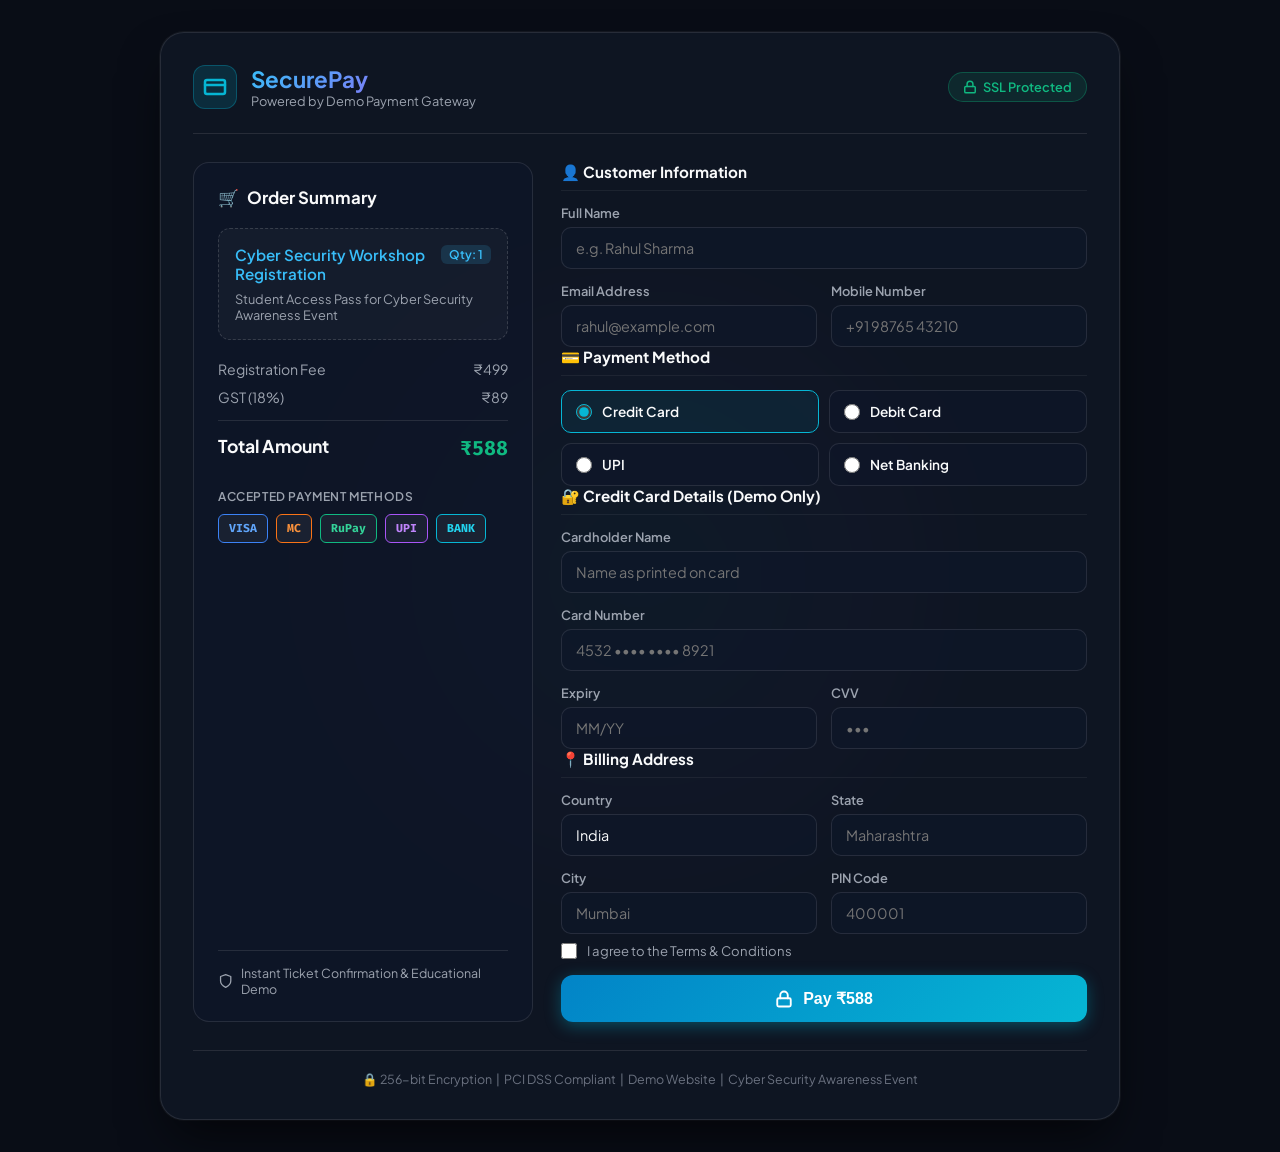
==== clients/index.html @ 56a5254a "Initial commit" ====
<!DOCTYPE html>
<html lang="en">

<head>
    <meta charset="UTF-8">
    <meta name="viewport" content="width=device-width, initial-scale=1.0">
    <title>Secure Payment Awareness Demo | SecurePay</title>
    <link rel="preconnect" href="https://fonts.googleapis.com">
    <link rel="preconnect" href="https://fonts.gstatic.com" crossorigin>
    <link
        href="https://fonts.googleapis.com/css2?family=Plus+Jakarta+Sans:wght@400;500;600;700&family=Fira+Code:wght@400;500&display=swap"
        rel="stylesheet">
    <link rel="stylesheet" href="main.css">
</head>

<body>

    <div class="background-glow"></div>

    <div class="checkout-wrapper">
        <!-- Top Navigation / Header -->
        <header class="checkout-header">
            <div class="brand-area">
                <div class="brand-logo">
                    <svg width="24" height="24" viewBox="0 0 24 24" fill="none" stroke="currentColor" stroke-width="2.5"
                        stroke-linecap="round" stroke-linejoin="round">
                        <rect x="2" y="5" width="20" height="14" rx="2"></rect>
                        <line x1="2" y1="10" x2="22" y2="10"></line>
                    </svg>
                </div>
                <div>
                    <h1 class="brand-title">SecurePay</h1>
                    <p class="brand-subtitle">Powered by Demo Payment Gateway</p>
                </div>
            </div>
            <div class="ssl-badge">
                <svg width="14" height="14" viewBox="0 0 24 24" fill="none" stroke="currentColor" stroke-width="2.5"
                    stroke-linecap="round" stroke-linejoin="round">
                    <rect x="3" y="11" width="18" height="11" rx="2" ry="2"></rect>
                    <path d="M7 11V7a5 5 0 0 1 10 0v4"></path>
                </svg>
                <span>SSL Protected</span>
            </div>
        </header>

        <!-- Main Content 2-Column Grid -->
        <main class="checkout-grid">
            <!-- Left Side: Order Summary -->
            <section class="summary-card">
                <div class="section-title">
                    <span>🛒</span> Order Summary
                </div>

                <div class="ticket-box">
                    <div class="ticket-header">
                        <h3>Cyber Security Workshop Registration</h3>
                        <span class="qty-badge">Qty: 1</span>
                    </div>
                    <p class="ticket-desc">Student Access Pass for Cyber Security Awareness Event</p>
                </div>

                <div class="price-breakdown">
                    <div class="price-row">
                        <span>Registration Fee</span>
                        <span>₹499</span>
                    </div>
                    <div class="price-row">
                        <span>GST (18%)</span>
                        <span>₹89</span>
                    </div>
                    <div class="price-divider"></div>
                    <div class="price-row total-row">
                        <span>Total Amount</span>
                        <span class="total-amount">₹588</span>
                    </div>
                </div>

                <!-- Accepted Payment Badges -->
                <div class="accepted-icons-box">
                    <span class="accepted-title">Accepted Payment Methods</span>
                    <div class="icons-flex">
                        <div class="pay-icon visa" title="Visa">VISA</div>
                        <div class="pay-icon mc" title="Mastercard">MC</div>
                        <div class="pay-icon rupay" title="RuPay">RuPay</div>
                        <div class="pay-icon upi" title="UPI">UPI</div>
                        <div class="pay-icon netbank" title="Net Banking">BANK</div>
                    </div>
                </div>

                <div class="security-assurance">
                    <svg width="16" height="16" viewBox="0 0 24 24" fill="none" stroke="currentColor" stroke-width="2"
                        stroke-linecap="round" stroke-linejoin="round">
                        <path d="M12 22s8-4 8-10V5l-8-3-8 3v7c0 6 8 10 8 10z" />
                    </svg>
                    <span>Instant Ticket Confirmation & Educational Demo</span>
                </div>
            </section>

            <!-- Right Side: Payment Form -->
            <section class="payment-card">
                <form id="paymentForm" onsubmit="handleFormSubmit(event)">

                    <!-- Customer Information -->
                    <div class="form-section">
                        <h2 class="form-section-title">👤 Customer Information</h2>
                        <div class="form-group">
                            <label for="fullname">Full Name</label>
                            <input type="text" id="fullname" placeholder="e.g. Rahul Sharma" required
                                autocomplete="off">
                        </div>
                        <div class="form-row">
                            <div class="form-group">
                                <label for="email">Email Address</label>
                                <input type="email" id="email" placeholder="rahul@example.com" required
                                    autocomplete="off">
                            </div>
                            <div class="form-group">
                                <label for="phone">Mobile Number</label>
                                <input type="tel" id="phone" placeholder="+91 98765 43210" required autocomplete="off">
                            </div>
                        </div>
                    </div>

                    <!-- Payment Method Selector -->
                    <div class="form-section">
                        <h2 class="form-section-title">💳 Payment Method</h2>
                        <div class="payment-methods-grid">
                            <label class="method-option active" onclick="switchPaymentMode('credit')">
                                <input type="radio" name="paymethod" value="credit" checked>
                                <span>Credit Card</span>
                            </label>
                            <label class="method-option" onclick="switchPaymentMode('debit')">
                                <input type="radio" name="paymethod" value="debit">
                                <span>Debit Card</span>
                            </label>
                            <label class="method-option" onclick="switchPaymentMode('upi')">
                                <input type="radio" name="paymethod" value="upi">
                                <span>UPI</span>
                            </label>
                            <label class="method-option" onclick="switchPaymentMode('netbank')">
                                <input type="radio" name="paymethod" value="netbank">
                                <span>Net Banking</span>
                            </label>
                        </div>
                    </div>

                    <!-- Dynamic Details Sections -->
                    <!-- 1. Card Details (Credit / Debit) -->
                    <div class="form-section dynamic-mode-section" id="mode-card">
                        <h2 class="form-section-title" id="card-mode-title">🔐 Credit Card Details (Demo Only)</h2>
                        <div class="form-group">
                            <label for="cardname">Cardholder Name</label>
                            <input type="text" id="cardname" placeholder="Name as printed on card" required
                                autocomplete="off">
                        </div>
                        <div class="form-group">
                            <label for="cardnum">Card Number</label>
                            <input type="text" id="cardnum" placeholder="4532 •••• •••• 8921" maxlength="19" required
                                autocomplete="off">
                        </div>
                        <div class="form-row">
                            <div class="form-group">
                                <label for="expiry">Expiry</label>
                                <input type="text" id="expiry" placeholder="MM/YY" maxlength="5" required
                                    autocomplete="off">
                            </div>
                            <div class="form-group">
                                <label for="cvv">CVV</label>
                                <input type="password" id="cvv" placeholder="•••" maxlength="4" required
                                    autocomplete="off">
                            </div>
                        </div>
                    </div>

                    <!-- 2. UPI Details -->
                    <div class="form-section dynamic-mode-section" id="mode-upi" style="display: none;">
                        <h2 class="form-section-title">📱 UPI Payment Details (Demo Only)</h2>
                        <div class="form-group">
                            <label for="upi-app">Select App / VPA Provider</label>
                            <select id="upi-app">
                                <option value="gpay">Google Pay (@okaxis / @okicici)</option>
                                <option value="phonepe">PhonePe (@ybl / @ibl)</option>
                                <option value="paytm">Paytm (@paytm)</option>
                                <option value="bhim">BHIM UPI (@upi)</option>
                            </select>
                        </div>
                        <div class="form-group">
                            <label for="upiid">Virtual Private Address (VPA / UPI ID)</label>
                            <input type="text" id="upiid" placeholder="username@upi or 9876543210@paytm"
                                autocomplete="off">
                        </div>
                    </div>

                    <!-- 3. Net Banking Details -->
                    <div class="form-section dynamic-mode-section" id="mode-netbank" style="display: none;">
                        <h2 class="form-section-title">🏦 Net Banking Details (Demo Only)</h2>
                        <div class="form-group">
                            <label for="bank-select">Select Bank</label>
                            <select id="bank-select">
                                <option value="sbi">State Bank of India (SBI)</option>
                                <option value="hdfc">HDFC Bank</option>
                                <option value="icici">ICICI Bank</option>
                                <option value="axis">Axis Bank</option>
                                <option value="kotak">Kotak Mahindra Bank</option>
                                <option value="pnb">Punjab National Bank</option>
                            </select>
                        </div>
                        <div class="form-group">
                            <label for="netbank-user">Customer ID / Net Banking Username</label>
                            <input type="text" id="netbank-user" placeholder="e.g. USER987654" autocomplete="off">
                        </div>
                    </div>

                    <!-- Billing Address -->
                    <div class="form-section">
                        <h2 class="form-section-title">📍 Billing Address</h2>
                        <div class="form-row">
                            <div class="form-group">
                                <label for="country">Country</label>
                                <input type="text" id="country" value="India" required autocomplete="off">
                            </div>
                            <div class="form-group">
                                <label for="state">State</label>
                                <input type="text" id="state" placeholder="Maharashtra" required autocomplete="off">
                            </div>
                        </div>
                        <div class="form-row">
                            <div class="form-group">
                                <label for="city">City</label>
                                <input type="text" id="city" placeholder="Mumbai" required autocomplete="off">
                            </div>
                            <div class="form-group">
                                <label for="pincode">PIN Code</label>
                                <input type="text" id="pincode" placeholder="400001" maxlength="6" required
                                    autocomplete="off">
                            </div>
                        </div>
                    </div>

                    <!-- Terms & Submit -->
                    <div class="form-section footer-action">
                        <label class="terms-label">
                            <input type="checkbox" id="terms" required>
                            <span>I agree to the Terms & Conditions</span>
                        </label>

                        <button type="submit" class="pay-button">
                            <svg width="18" height="18" viewBox="0 0 24 24" fill="none" stroke="currentColor"
                                stroke-width="2.5" stroke-linecap="round" stroke-linejoin="round">
                                <rect x="3" y="11" width="18" height="11" rx="2" ry="2"></rect>
                                <path d="M7 11V7a5 5 0 0 1 10 0v4"></path>
                            </svg>
                            <span>Pay ₹588</span>
                        </button>
                    </div>

                </form>
            </section>
        </main>

        <!-- Footer -->
        <footer class="checkout-footer">
            <p>🔒 256-bit Encryption &nbsp;|&nbsp; PCI DSS Compliant &nbsp;|&nbsp; Demo Website &nbsp;|&nbsp; Cyber
                Security Awareness Event</p>
        </footer>
    </div>

    <!-- Payment Confirmation Modal -->
    <div id="modal" class="modal-overlay">
        <div class="modal-content">
            <div id="modalIcon" class="modal-icon-container success">
                <svg width="28" height="28" viewBox="0 0 24 24" fill="none" stroke="currentColor" stroke-width="2.5"
                    stroke-linecap="round" stroke-linejoin="round">
                    <path d="M22 11.08V12a10 10 0 1 1-5.93-9.14" />
                    <polyline points="22 4 12 14.01 9 11.01" />
                </svg>
            </div>
            <h3 id="modalTitle" class="success">Payment Processed</h3>
            <p id="modalBody">Your registration fee of ₹588 has been recorded<br><br>
                <button id="close" onclick="closeModal()">Close</button>
        </div>
    </div>

    <script src="script.js"></script>
</body>

</html>
---- clients/main.css ----
:root {
  --bg-dark: #090d16;
  --bg-card: rgba(17, 24, 39, 0.75);
  --border-color: rgba(255, 255, 255, 0.1);
  --border-focus: #06b6d4;
  --accent-green: #10b981;
  --accent-cyan: #06b6d4;
  --accent-purple: #a855f7;
  --text-main: #f9fafb;
  --text-muted: #9ca3af;
  --text-dim: #6b7280;
}

* {
  box-sizing: border-box;
  margin: 0;
  padding: 0;
}

body {
  font-family: 'Plus Jakarta Sans', sans-serif;
  background-color: var(--bg-dark);
  color: var(--text-main);
  min-height: 100vh;
  display: flex;
  justify-content: center;
  align-items: center;
  padding: 32px 16px;
  position: relative;
  overflow-x: hidden;
}

.background-glow {
  position: absolute;
  width: 700px;
  height: 700px;
  background: radial-gradient(circle, rgba(6, 182, 212, 0.12) 0%, rgba(168, 85, 247, 0.06) 50%, transparent 70%);
  top: 50%;
  left: 50%;
  transform: translate(-50%, -50%);
  z-index: 0;
  pointer-events: none;
}

.checkout-wrapper {
  position: relative;
  z-index: 1;
  width: 100%;
  max-width: 960px;
  background: var(--bg-card);
  backdrop-filter: blur(20px);
  -webkit-backdrop-filter: blur(20px);
  border: 1px solid var(--border-color);
  border-radius: 24px;
  padding: 32px;
  box-shadow: 0 25px 50px -12px rgba(0, 0, 0, 0.65), 0 0 0 1px rgba(255, 255, 255, 0.05);
}

/* Header */
.checkout-header {
  display: flex;
  align-items: center;
  justify-content: space-between;
  padding-bottom: 24px;
  border-bottom: 1px solid var(--border-color);
  margin-bottom: 28px;
}

.brand-area {
  display: flex;
  align-items: center;
  gap: 14px;
}

.brand-logo {
  width: 44px;
  height: 44px;
  border-radius: 12px;
  background: rgba(6, 182, 212, 0.15);
  border: 1px solid rgba(6, 182, 212, 0.3);
  display: flex;
  align-items: center;
  justify-content: center;
  color: var(--accent-cyan);
}

.brand-title {
  font-size: 1.4rem;
  font-weight: 700;
  background: linear-gradient(135deg, #38bdf8, #a855f7);
  -webkit-background-clip: text;
  -webkit-text-fill-color: transparent;
}

.brand-subtitle {
  font-size: 0.8rem;
  color: var(--text-muted);
}

.ssl-badge {
  display: inline-flex;
  align-items: center;
  gap: 6px;
  padding: 6px 14px;
  background: rgba(16, 185, 129, 0.12);
  border: 1px solid rgba(16, 185, 129, 0.3);
  border-radius: 20px;
  color: var(--accent-green);
  font-size: 0.8rem;
  font-weight: 600;
}

/* 2-Column Grid Layout */
.checkout-grid {
  display: grid;
  grid-template-columns: 340px 1fr;
  gap: 28px;
}

@media (max-width: 840px) {
  .checkout-grid {
    grid-template-columns: 1fr;
  }
}

/* Left Side - Order Summary */
.summary-card {
  background: rgba(15, 23, 42, 0.6);
  border: 1px solid var(--border-color);
  border-radius: 16px;
  padding: 24px;
  display: flex;
  flex-direction: column;
  gap: 20px;
}

.section-title {
  font-size: 1.05rem;
  font-weight: 700;
  color: var(--text-main);
  display: flex;
  align-items: center;
  gap: 8px;
}

.ticket-box {
  background: rgba(255, 255, 255, 0.03);
  border: 1px dashed rgba(255, 255, 255, 0.15);
  border-radius: 12px;
  padding: 16px;
}

.ticket-header {
  display: flex;
  justify-content: space-between;
  align-items: flex-start;
  gap: 10px;
  margin-bottom: 8px;
}

.ticket-header h3 {
  font-size: 0.95rem;
  font-weight: 600;
  color: #38bdf8;
}

.qty-badge {
  background: rgba(56, 189, 248, 0.15);
  color: #38bdf8;
  border-radius: 6px;
  padding: 2px 8px;
  font-size: 0.75rem;
  font-weight: 600;
  white-space: nowrap;
}

.ticket-desc {
  font-size: 0.8rem;
  color: var(--text-muted);
}

.price-breakdown {
  display: flex;
  flex-direction: column;
  gap: 10px;
}

.price-row {
  display: flex;
  justify-content: space-between;
  font-size: 0.88rem;
  color: var(--text-muted);
}

.price-divider {
  height: 1px;
  background: var(--border-color);
  margin: 4px 0;
}

.price-row.total-row {
  color: var(--text-main);
  font-weight: 700;
  font-size: 1.1rem;
}

.total-amount {
  color: var(--accent-green);
  font-family: 'Fira Code', monospace;
  font-size: 1.25rem;
}

/* Accepted Payment Badges */
.accepted-icons-box {
  display: flex;
  flex-direction: column;
  gap: 10px;
  margin-top: 8px;
}

.accepted-title {
  font-size: 0.75rem;
  font-weight: 600;
  text-transform: uppercase;
  letter-spacing: 0.05em;
  color: var(--text-muted);
}

.icons-flex {
  display: flex;
  gap: 8px;
  flex-wrap: wrap;
}

.pay-icon {
  font-family: 'Fira Code', monospace;
  font-size: 0.72rem;
  font-weight: 700;
  padding: 6px 10px;
  border-radius: 6px;
  border: 1px solid rgba(255, 255, 255, 0.12);
  background: rgba(255, 255, 255, 0.05);
  color: #e2e8f0;
}

.pay-icon.visa { border-color: #3b82f6; color: #60a5fa; }
.pay-icon.mc { border-color: #f97316; color: #fb923c; }
.pay-icon.rupay { border-color: #10b981; color: #34d399; }
.pay-icon.upi { border-color: #a855f7; color: #c084fc; }
.pay-icon.netbank { border-color: #06b6d4; color: #22d3ee; }

.security-assurance {
  margin-top: auto;
  padding-top: 14px;
  border-top: 1px solid var(--border-color);
  display: flex;
  align-items: center;
  gap: 8px;
  font-size: 0.78rem;
  color: var(--text-muted);
}

/* Right Side - Payment Form */
.payment-card {
  display: flex;
  flex-direction: column;
  gap: 24px;
}

.form-section {
  display: flex;
  flex-direction: column;
  gap: 14px;
}

.form-section-title {
  font-size: 0.95rem;
  font-weight: 700;
  color: var(--text-main);
  border-bottom: 1px solid rgba(255, 255, 255, 0.06);
  padding-bottom: 8px;
}

.form-group {
  display: flex;
  flex-direction: column;
  gap: 6px;
  flex: 1;
}

.form-group label {
  font-size: 0.8rem;
  font-weight: 600;
  color: var(--text-muted);
}

.form-row {
  display: flex;
  gap: 14px;
}

@media (max-width: 550px) {
  .form-row {
    flex-direction: column;
  }
}

select,
input[type="text"],
input[type="email"],
input[type="tel"],
input[type="password"] {
  width: 100%;
  padding: 11px 14px;
  background: rgba(15, 23, 42, 0.7);
  border: 1px solid var(--border-color);
  border-radius: 10px;
  color: var(--text-main);
  font-size: 0.9rem;
  outline: none;
  font-family: inherit;
  transition: all 0.2s ease;
}

select option {
  background: #0f172a;
  color: var(--text-main);
}

select:focus,
input[type="text"]:focus,
input[type="email"]:focus,
input[type="tel"]:focus,
input[type="password"]:focus {
  border-color: var(--border-focus);
  box-shadow: 0 0 0 3px rgba(6, 182, 212, 0.2);
  background: rgba(15, 23, 42, 0.95);
}

/* Payment Method Radios */
.payment-methods-grid {
  display: grid;
  grid-template-columns: repeat(2, 1fr);
  gap: 10px;
}

.method-option {
  display: flex;
  align-items: center;
  gap: 10px;
  background: rgba(15, 23, 42, 0.6);
  border: 1px solid var(--border-color);
  border-radius: 10px;
  padding: 12px 14px;
  cursor: pointer;
  font-size: 0.85rem;
  font-weight: 600;
  transition: all 0.2s ease;
}

.method-option input[type="radio"] {
  accent-color: var(--accent-cyan);
  width: 16px;
  height: 16px;
}

.method-option:hover,
.method-option.active {
  border-color: var(--accent-cyan);
  background: rgba(6, 182, 212, 0.08);
}

/* Terms & Action Button */
.footer-action {
  margin-top: 8px;
  gap: 16px;
}

.terms-label {
  display: flex;
  align-items: center;
  gap: 10px;
  font-size: 0.82rem;
  color: var(--text-muted);
  cursor: pointer;
}

.terms-label input[type="checkbox"] {
  accent-color: var(--accent-cyan);
  width: 16px;
  height: 16px;
}

.pay-button {
  width: 100%;
  padding: 14px;
  background: linear-gradient(135deg, #0284c7, #06b6d4);
  color: white;
  border: none;
  border-radius: 12px;
  font-size: 1rem;
  font-weight: 700;
  cursor: pointer;
  display: flex;
  align-items: center;
  justify-content: center;
  gap: 10px;
  box-shadow: 0 4px 16px rgba(6, 182, 212, 0.35);
  transition: all 0.2s ease;
}

.pay-button:hover {
  opacity: 0.95;
  transform: translateY(-1px);
  box-shadow: 0 6px 24px rgba(6, 182, 212, 0.5);
}

/* Footer */
.checkout-footer {
  text-align: center;
  margin-top: 28px;
  padding-top: 20px;
  border-top: 1px solid var(--border-color);
  font-size: 0.78rem;
  color: var(--text-dim);
}

/* Modal Overlay & Content */
.modal-overlay {
  display: none;
  position: fixed;
  top: 0;
  left: 0;
  width: 100%;
  height: 100%;
  background: rgba(9, 13, 22, 0.85);
  backdrop-filter: blur(10px);
  -webkit-backdrop-filter: blur(10px);
  justify-content: center;
  align-items: center;
  z-index: 1000;
  padding: 20px;
}

.modal-content {
  background: #111827;
  border: 1px solid rgba(255, 255, 255, 0.15);
  border-radius: 20px;
  padding: 32px 28px;
  width: 100%;
  max-width: 420px;
  display: flex;
  flex-direction: column;
  align-items: center;
  text-align: center;
  box-shadow: 0 25px 50px rgba(0, 0, 0, 0.7);
}

.modal-icon-container {
  width: 56px;
  height: 56px;
  border-radius: 50%;
  display: flex;
  align-items: center;
  justify-content: center;
  margin-bottom: 16px;
}

.modal-icon-container.success {
  background: rgba(16, 185, 129, 0.15);
  color: var(--accent-green);
  border: 1px solid rgba(16, 185, 129, 0.3);
}

.modal-content h3 {
  font-size: 1.3rem;
  font-weight: 700;
  margin-bottom: 10px;
  color: var(--accent-green);
}

.modal-content p {
  font-size: 0.88rem;
  color: var(--text-muted);
  line-height: 1.5;
  margin-bottom: 24px;
}

#close {
  width: 100%;
  padding: 12px;
  background: #1f2937;
  color: var(--text-main);
  border: 1px solid rgba(255, 255, 255, 0.1);
  border-radius: 10px;
  font-size: 0.9rem;
  font-weight: 600;
  cursor: pointer;
  transition: all 0.2s ease;
}

#close:hover {
  background: #374151;
}
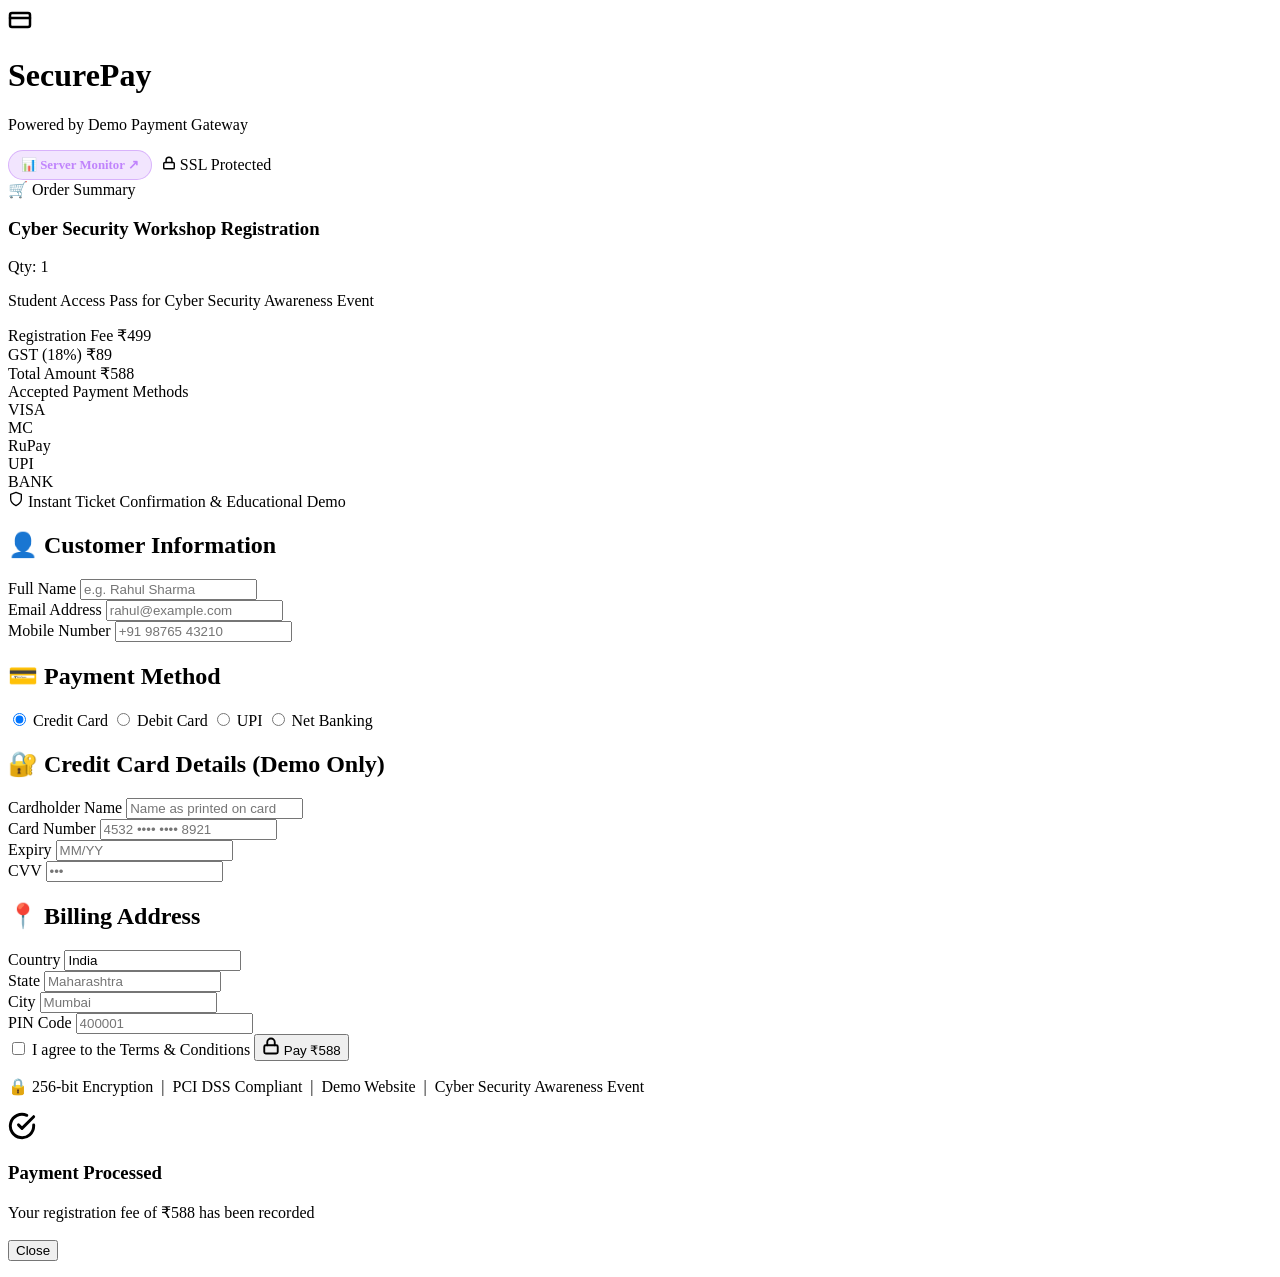
==== commit 29d1bac5: "route changed" ====
--- a/clients/index.html
+++ b/clients/index.html
@@ -10,7 +10,7 @@
     <link
         href="https://fonts.googleapis.com/css2?family=Plus+Jakarta+Sans:wght@400;500;600;700&family=Fira+Code:wght@400;500&display=swap"
         rel="stylesheet">
-    <link rel="stylesheet" href="main.css">
+    <link rel="stylesheet" href="/main.css">
 </head>
 
 <body>
@@ -33,13 +33,18 @@
                     <p class="brand-subtitle">Powered by Demo Payment Gateway</p>
                 </div>
             </div>
-            <div class="ssl-badge">
-                <svg width="14" height="14" viewBox="0 0 24 24" fill="none" stroke="currentColor" stroke-width="2.5"
-                    stroke-linecap="round" stroke-linejoin="round">
-                    <rect x="3" y="11" width="18" height="11" rx="2" ry="2"></rect>
-                    <path d="M7 11V7a5 5 0 0 1 10 0v4"></path>
-                </svg>
-                <span>SSL Protected</span>
+            <div style="display: flex; align-items: center; gap: 10px;">
+                <a href="/dashboard" target="_blank" style="display: inline-flex; align-items: center; gap: 6px; padding: 6px 12px; border-radius: 20px; font-size: 0.8rem; font-weight: 600; text-decoration: none; background: rgba(168, 85, 247, 0.15); color: #c084fc; border: 1px solid rgba(168, 85, 247, 0.35); transition: background 0.2s ease;">
+                    📊 Server Monitor ↗
+                </a>
+                <div class="ssl-badge">
+                    <svg width="14" height="14" viewBox="0 0 24 24" fill="none" stroke="currentColor" stroke-width="2.5"
+                        stroke-linecap="round" stroke-linejoin="round">
+                        <rect x="3" y="11" width="18" height="11" rx="2" ry="2"></rect>
+                        <path d="M7 11V7a5 5 0 0 1 10 0v4"></path>
+                    </svg>
+                    <span>SSL Protected</span>
+                </div>
             </div>
         </header>
 
@@ -281,7 +286,7 @@
         </div>
     </div>
 
-    <script src="script.js"></script>
+    <script src="/script.js"></script>
 </body>
 
 </html>
